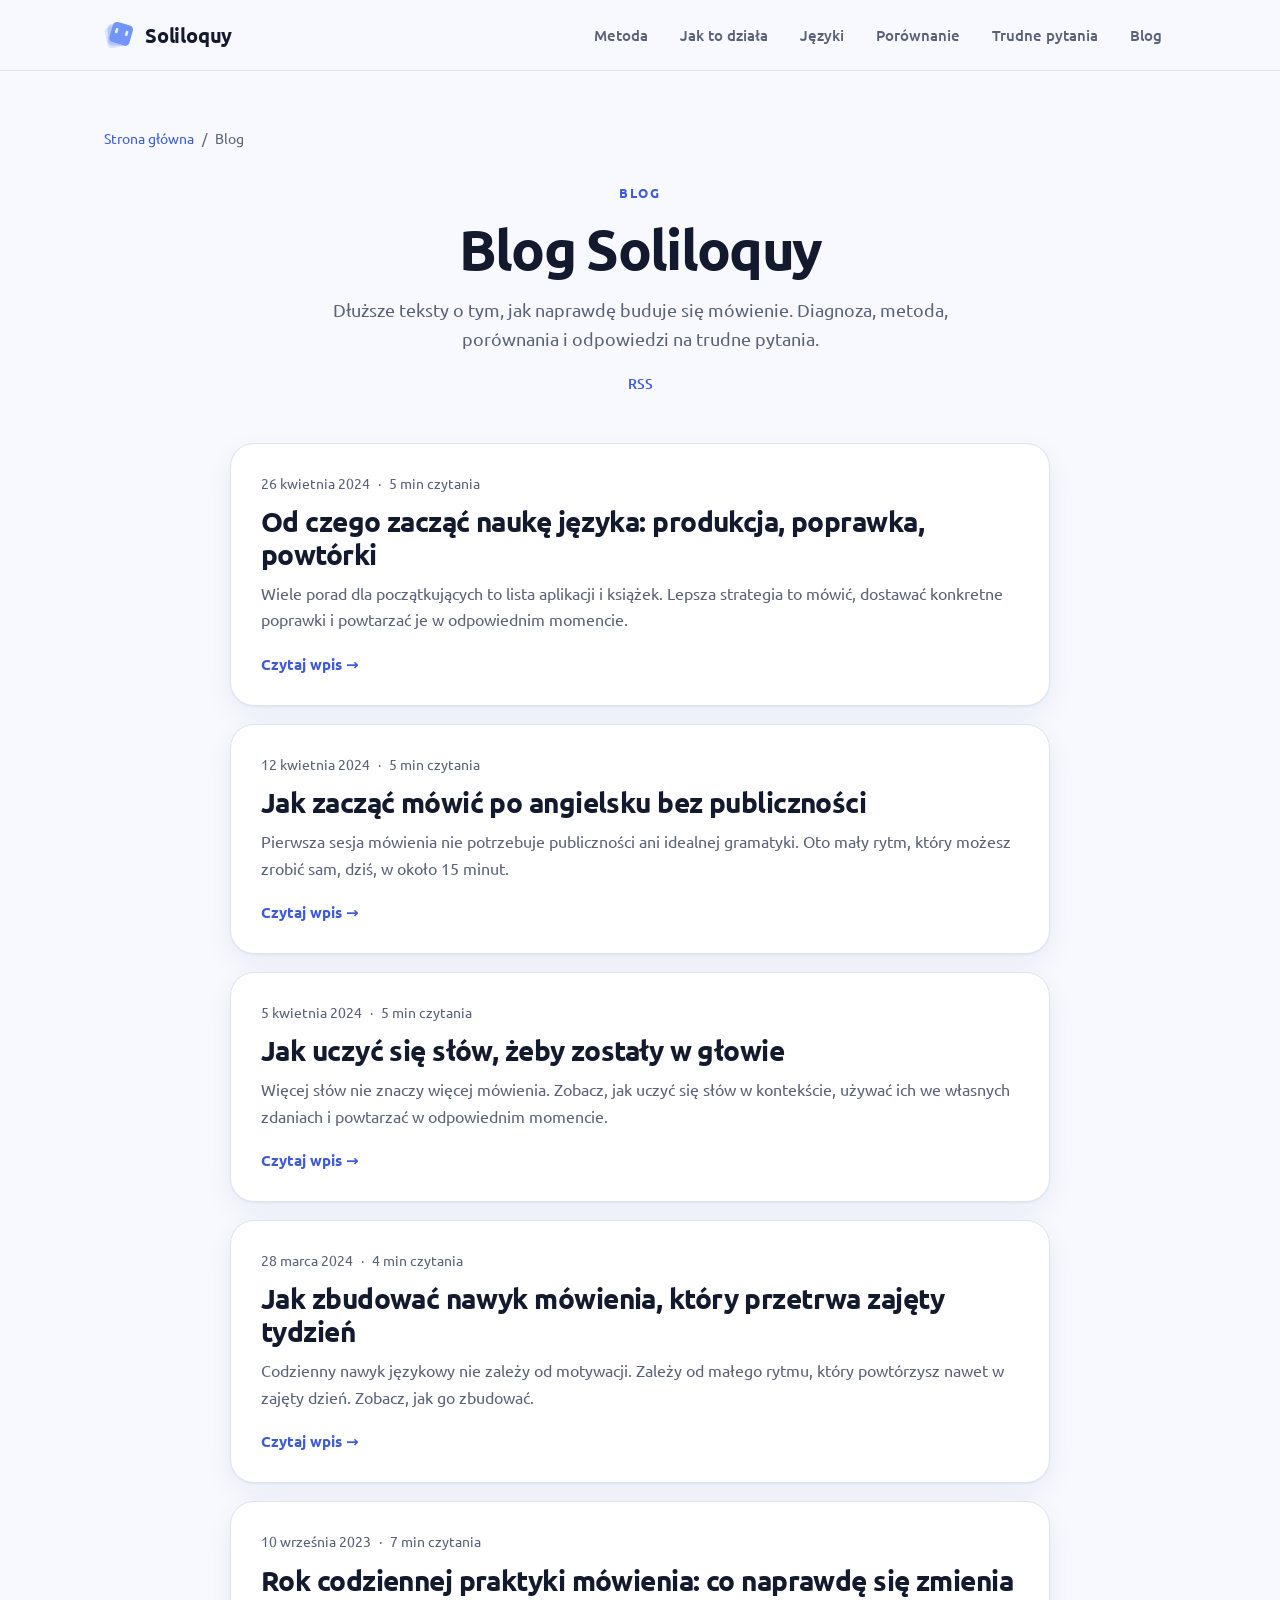
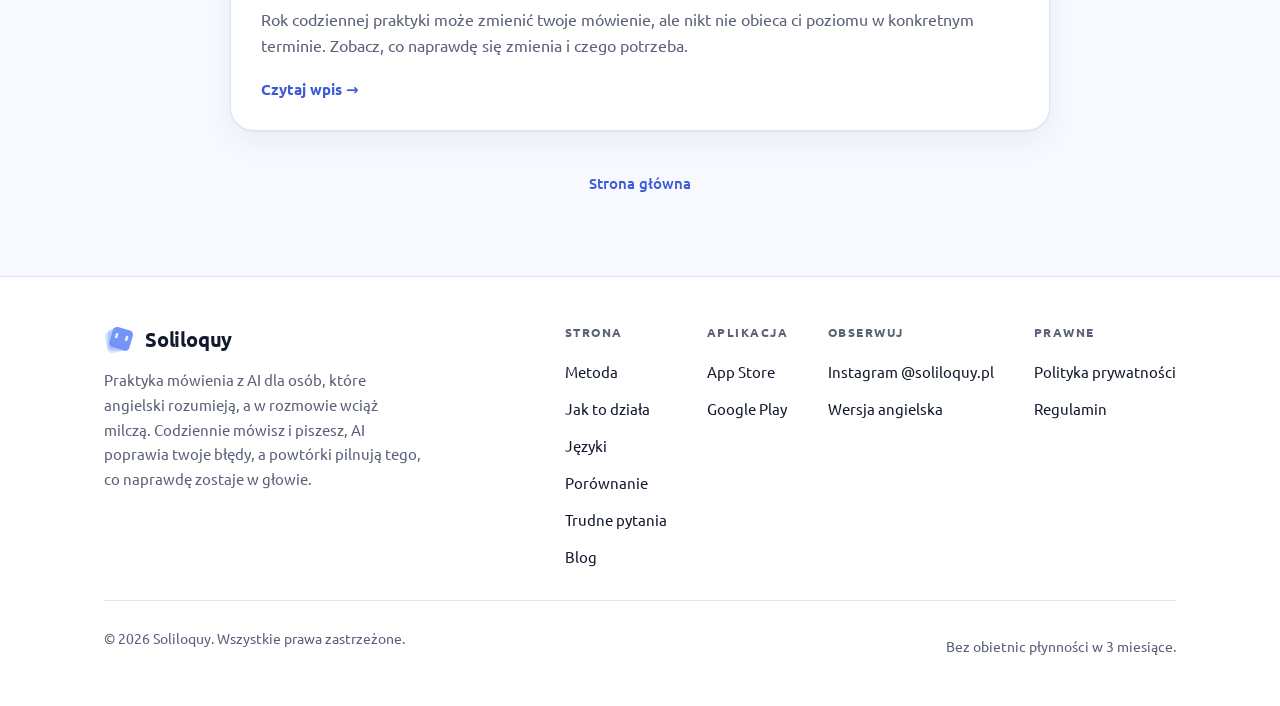
==== blog/index.html @ 28454991 "Publish the Polish blog" ====
<!-- GENERATED by src/build.py from src/content/copy.json. Edit the content, not this file. -->
<!DOCTYPE html>
<html lang="pl">
<head>
<meta charset="UTF-8">
<meta name="viewport" content="width=device-width, initial-scale=1.0">

<title>Blog · Soliloquy</title>
<meta name="description" content="Teksty o mówieniu po angielsku, metodzie treningu i codziennej praktyce z AI. Bez obietnic płynności w 3 miesiące, bez cen.">
<meta name="author" content="Soliloquy">
<meta name="theme-color" content="#F7F9FF">

<meta property="og:type" content="website">
<meta property="og:site_name" content="Soliloquy">
<meta property="og:locale" content="pl_PL">

<meta property="og:url" content="https://soliloquy.pl/blog/">
<meta property="og:title" content="Blog · Soliloquy">
<meta property="og:description" content="Teksty o mówieniu po angielsku, metodzie treningu i codziennej praktyce z AI. Bez obietnic płynności w 3 miesiące, bez cen.">
<meta property="og:image" content="https://soliloquy.pl/assets/img/og-card-pl.png">
<meta property="og:image:type" content="image/png">

<meta property="og:image:width" content="1200">

<meta property="og:image:height" content="630">

<meta property="og:image:alt" content="Karta Soliloquy: ekran aplikacji z poprawką mówienia po angielsku">





<meta name="twitter:card" content="summary_large_image">
<meta name="twitter:title" content="Blog · Soliloquy">
<meta name="twitter:description" content="Teksty o mówieniu po angielsku, metodzie treningu i codziennej praktyce z AI. Bez obietnic płynności w 3 miesiące, bez cen.">
<meta name="twitter:image" content="https://soliloquy.pl/assets/img/og-card-pl.png">
<meta name="twitter:image:alt" content="Karta Soliloquy: ekran aplikacji z poprawką mówienia po angielsku">


<link rel="canonical" href="https://soliloquy.pl/blog/">
<link rel="alternate" type="application/atom+xml" title="Blog Soliloquy" href="feed.xml">
<link rel="alternate" type="application/rss+xml" title="Blog Soliloquy" href="index.xml">
<link rel="icon" href="../assets/img/favicon.svg" type="image/svg+xml">

<link rel="preconnect" href="https://fonts.googleapis.com">
<link rel="preconnect" href="https://fonts.gstatic.com" crossorigin>
<link href="https://fonts.googleapis.com/css2?family=Ubuntu:wght@400;500;700&amp;display=swap" rel="stylesheet">
<link rel="stylesheet" href="../assets/styles.css">

<script type="application/ld+json">{"@context":"https://schema.org","@graph":[{"@type":"Blog","@id":"https://soliloquy.pl/blog/#blog","url":"https://soliloquy.pl/blog/","name":"Blog · Soliloquy","description":"Teksty o mówieniu po angielsku, metodzie treningu i codziennej praktyce z AI. Bez obietnic płynności w 3 miesiące, bez cen.","inLanguage":"pl","publisher":{"@type":"Organization","@id":"https://soliloquy.pl/#organization","name":"Soliloquy","url":"https://soliloquy.pl/","logo":{"@type":"ImageObject","url":"https://soliloquy.pl/assets/img/soliloquy-logo.svg"}}},{"@type":"BreadcrumbList","itemListElement":[{"@type":"ListItem","position":1,"name":"Strona główna","item":"https://soliloquy.pl/"},{"@type":"ListItem","position":2,"name":"Blog","item":"https://soliloquy.pl/blog/"}]}]}</script>


<!-- ============================================================
     ANALYTICS
     meta.analytics.ga4_stream_id in copy.json decides everything. Put a GA4
     stream id there and that locale measures page views, leave it an empty
     string and the page loads nothing and sends nothing. The two domains are
     separate properties, so each one is switched on by itself.
     ============================================================ -->

</head>

<body>
<a class="skip-link" href="#main">Przejdź do treści</a>

<nav class="nav" aria-label="Nawigacja główna">
  <div class="wrap nav-inner">
    <a class="brand" href="../">
      <img src="../assets/img/soliloquy-logo.svg" alt="">
      Soliloquy
    </a>
    <div class="nav-links">
      <a href="../#method">Metoda</a>
      <a href="../#how-it-works">Jak to działa</a>
      <a href="../#languages">Języki</a>
      <a href="../#compare">Porównanie</a>
      <a href="../#faq">Trudne pytania</a>
      <a href="./" aria-current="page">Blog</a>
      </div>
  </div>
</nav>


<main id="main" class="blog-main">
  <div class="wrap">
    <nav class="crumbs" aria-label="Ścieżka nawigacji">
      <a href="../">Strona główna</a>
      <span aria-hidden="true">/</span>
      <span aria-current="page">Blog</span>
    </nav>

    <header class="blog-head">
      <div class="kicker">Blog</div>
      <h1>Blog Soliloquy</h1>
      <p class="lead">Dłuższe teksty o tym, jak naprawdę buduje się mówienie. Diagnoza, metoda, porównania i odpowiedzi na trudne pytania.</p>
      <p class="blog-feed"><a href="index.xml">RSS</a></p>
      
    </header>

    
    <div class="post-list">
      <article class="post-card">
        <div class="post-card-meta">
          <time datetime="2024-04-26">26 kwietnia 2024</time>
          <span aria-hidden="true">·</span>
          <span>5 min czytania</span>
          
        </div>
        <h2><a href="najlepsza-strategia-nauki-jezykow-dla-poczatkujacych/">Od czego zacząć naukę języka: produkcja, poprawka, powtórki</a></h2>
        <p>Wiele porad dla początkujących to lista aplikacji i książek. Lepsza strategia to mówić, dostawać konkretne poprawki i powtarzać je w odpowiednim momencie.</p>
        <a class="post-card-link" href="najlepsza-strategia-nauki-jezykow-dla-poczatkujacych/">Czytaj wpis →</a>
      </article>
      <article class="post-card">
        <div class="post-card-meta">
          <time datetime="2024-04-12">12 kwietnia 2024</time>
          <span aria-hidden="true">·</span>
          <span>5 min czytania</span>
          
        </div>
        <h2><a href="jak-zaczac-mowic-w-obcym-jezyku-od-pierwszego-dnia/">Jak zacząć mówić po angielsku bez publiczności</a></h2>
        <p>Pierwsza sesja mówienia nie potrzebuje publiczności ani idealnej gramatyki. Oto mały rytm, który możesz zrobić sam, dziś, w około 15 minut.</p>
        <a class="post-card-link" href="jak-zaczac-mowic-w-obcym-jezyku-od-pierwszego-dnia/">Czytaj wpis →</a>
      </article>
      <article class="post-card">
        <div class="post-card-meta">
          <time datetime="2024-04-05">5 kwietnia 2024</time>
          <span aria-hidden="true">·</span>
          <span>5 min czytania</span>
          
        </div>
        <h2><a href="jak-uczyc-sie-slow-szybciej/">Jak uczyć się słów, żeby zostały w głowie</a></h2>
        <p>Więcej słów nie znaczy więcej mówienia. Zobacz, jak uczyć się słów w kontekście, używać ich we własnych zdaniach i powtarzać w odpowiednim momencie.</p>
        <a class="post-card-link" href="jak-uczyc-sie-slow-szybciej/">Czytaj wpis →</a>
      </article>
      <article class="post-card">
        <div class="post-card-meta">
          <time datetime="2024-03-28">28 marca 2024</time>
          <span aria-hidden="true">·</span>
          <span>4 min czytania</span>
          
        </div>
        <h2><a href="tworzenie-nawyku-uczenia-sie-jezykow/">Jak zbudować nawyk mówienia, który przetrwa zajęty tydzień</a></h2>
        <p>Codzienny nawyk językowy nie zależy od motywacji. Zależy od małego rytmu, który powtórzysz nawet w zajęty dzień. Zobacz, jak go zbudować.</p>
        <a class="post-card-link" href="tworzenie-nawyku-uczenia-sie-jezykow/">Czytaj wpis →</a>
      </article>
      <article class="post-card">
        <div class="post-card-meta">
          <time datetime="2023-09-10">10 września 2023</time>
          <span aria-hidden="true">·</span>
          <span>7 min czytania</span>
          
        </div>
        <h2><a href="nauka-jezyka-obcego-w-rok/">Rok codziennej praktyki mówienia: co naprawdę się zmienia</a></h2>
        <p>Rok codziennej praktyki może zmienić twoje mówienie, ale nikt nie obieca ci poziomu w konkretnym terminie. Zobacz, co naprawdę się zmienia i czego potrzeba.</p>
        <a class="post-card-link" href="nauka-jezyka-obcego-w-rok/">Czytaj wpis →</a>
      </article>
      
    </div>
    

    <p class="blog-back"><a href="../">Strona główna</a></p>
  </div>
</main>

<footer class="site">
  <div class="wrap">
    <div class="foot-top">
      <div class="foot-brand">
        <a class="brand" href="../">
          <img src="../assets/img/soliloquy-logo.svg" alt="">
          Soliloquy
        </a>
        <p>Praktyka mówienia z AI dla osób, które angielski rozumieją, a w rozmowie wciąż milczą. Codziennie mówisz i piszesz, AI poprawia twoje błędy, a powtórki pilnują tego, co naprawdę zostaje w głowie.</p>
      </div>

      <div class="foot-cols">
        <div class="foot-col">
          <h4>Strona</h4>
          <ul>
            <li><a href="../#method" rel="noopener">Metoda</a></li>
            <li><a href="../#how-it-works" rel="noopener">Jak to działa</a></li>
            <li><a href="../#languages" rel="noopener">Języki</a></li>
            <li><a href="../#compare" rel="noopener">Porównanie</a></li>
            <li><a href="../#faq" rel="noopener">Trudne pytania</a></li>
            <li><a href="./" rel="noopener">Blog</a></li>
            </ul>
        </div>
        <div class="foot-col">
          <h4>Aplikacja</h4>
          <ul>
            <li><a href="https://apps.apple.com/us/app/soliloquy-speaking-practice/id1627990691" rel="noopener">App Store</a></li>
            <li><a href="https://play.google.com/store/apps/details?id=fun.soliloquy.app" rel="noopener">Google Play</a></li>
            </ul>
        </div>
        <div class="foot-col">
          <h4>Obserwuj</h4>
          <ul>
            <li><a href="https://www.instagram.com/soliloquy.pl/" rel="noopener">Instagram @soliloquy.pl</a></li>
            <li><a href="https://soliloquy.fun/" rel="noopener">Wersja angielska</a></li>
            </ul>
        </div>
        <div class="foot-col">
          <h4>Prawne</h4>
          <ul>
            <li><a href="https://soliloquy.fun/terms/pl/#privacy-policy" rel="noopener">Polityka prywatności</a></li>
            <li><a href="https://soliloquy.fun/terms/pl/#terms-and-conditions" rel="noopener">Regulamin</a></li>
            </ul>
        </div>
        </div>
    </div>

    <div class="foot-bottom">
      <p>© <span id="year">2026</span> Soliloquy. Wszystkie prawa zastrzeżone.</p>
      <p>Bez obietnic płynności w 3 miesiące.</p>
    </div>
  </div>
</footer>
<script>document.getElementById('year').textContent = new Date().getFullYear();</script>

</body>
</html>
---- assets/styles.css ----
/* ============================================================
   Soliloquy, landing page soliloquy.pl
   Tokens from soliloquy-marketing/soliloquy-pl/brand.json
   Type: Ubuntu 400 / 500 / 700 only. Never weight 300.
   Contrast: body text >= 4.5:1. Muted #97A0BC is decoration on
   light and small text on dark only, never text on light.
   ============================================================ */

:root {
  --bg: #F7F9FF;
  --surface: #FFFFFF;
  --surface-2: #EEF2FC;
  --line: #DDE4F5;
  --ink: #131A2E;
  --ink-soft: #2B3450;
  --muted-ink: #5A6178;   /* small text on light, 5.9:1 */
  --dark: #131A2E;
  --dark-ink: #F2F5FF;
  --dark-soft: #C9D2EC;
  --accent: #7295F7;       /* fills and text on dark, never body text on light */
  --accent-display: #5B7BE8; /* accent text at display sizes on light */
  --accent-ink: #3D5BD9;    /* accent text at body sizes on light, 5.4:1 */
  --muted: #97A0BC;         /* decoration on light, small text on dark */
  --accent-wash: #E7EDFE;
  --radius: 16px;
  --radius-lg: 24px;
  --r-pill: 999px;
  --shadow-card: 0 1px 2px rgba(19, 26, 46, .05), 0 10px 30px rgba(19, 26, 46, .06);
  --shadow-pop: 0 4px 12px rgba(19, 26, 46, .08), 0 24px 60px rgba(19, 26, 46, .14);
  --shadow-phone: 0 30px 70px rgba(19, 26, 46, .22);
  --maxw: 1120px;
}

* { box-sizing: border-box; }

html { scroll-behavior: smooth; scroll-padding-top: 88px; }

body {
  margin: 0;
  padding: 0;
  font-family: 'Ubuntu', system-ui, -apple-system, 'Segoe UI', sans-serif;
  font-weight: 400;
  font-size: 17px;
  line-height: 1.65;
  background: var(--bg);
  color: var(--ink);
  -webkit-font-smoothing: antialiased;
  text-rendering: optimizeLegibility;
}

a { color: inherit; text-decoration: none; }
img, svg, video { max-width: 100%; display: block; }
strong { font-weight: 700; }

:focus-visible {
  outline: 3px solid var(--accent-ink);
  outline-offset: 3px;
  border-radius: 6px;
}

.wrap { max-width: var(--maxw); margin: 0 auto; padding: 0 24px; }

.skip-link {
  position: absolute; left: -9999px; top: 0;
  background: var(--dark); color: var(--dark-ink);
  padding: 12px 20px; border-radius: 0 0 var(--radius) 0; font-weight: 700; z-index: 100;
}
.skip-link:focus { left: 0; }

/* ---------------- Nav ---------------- */

.nav {
  position: sticky; top: 0; z-index: 50;
  background: rgba(247, 249, 255, .88);
  backdrop-filter: blur(14px);
  -webkit-backdrop-filter: blur(14px);
  border-bottom: 1px solid var(--line);
}
.nav-inner {
  display: flex; align-items: center; justify-content: space-between;
  gap: 20px; height: 70px;
}
.brand { display: flex; align-items: center; gap: 11px; font-weight: 700; font-size: 20px; letter-spacing: -.01em; }
.brand img { width: 30px; height: 30px; }
.nav-links { display: flex; align-items: center; gap: 4px; }
.nav-links a {
  padding: 9px 14px; border-radius: var(--r-pill);
  font-size: 15px; font-weight: 500; color: var(--muted-ink);
  transition: background-color .15s, color .15s;
}
.nav-links a:hover { color: var(--accent-ink); background: var(--accent-wash); }

/* ---------------- Buttons ---------------- */

.btn {
  display: inline-flex; align-items: center; justify-content: center; gap: 9px;
  padding: 13px 24px; border-radius: var(--r-pill);
  font-size: 16px; font-weight: 700; letter-spacing: -.01em;
  transition: transform .15s, box-shadow .15s, background-color .15s, color .15s;
}
.btn-primary { background: var(--dark); color: var(--dark-ink); box-shadow: var(--shadow-card); }
.btn-primary:hover { background: #0B1120; transform: translateY(-2px); box-shadow: var(--shadow-pop); }
.btn-ghost { border: 1px solid var(--line); background: var(--surface); color: var(--ink); }
.btn-ghost:hover { border-color: var(--accent); color: var(--accent-ink); transform: translateY(-2px); }
.btn-on-dark { background: var(--accent); color: #0B1120; }
.btn-on-dark:hover { background: #8AA8FA; transform: translateY(-2px); }

.store-row { display: flex; flex-wrap: wrap; align-items: center; gap: 14px; }
/* The badge art is a 135x40 SVG that already draws its own rounded corners
   (radius 4.726 on a 40 unit tall canvas) and its own grey hairline. The clip
   has to match that radius, otherwise it cuts the corners off the artwork and
   the hairline breaks at every corner. 4.726 / 40 * 54 = 6.4px. */
.store-badge {
  display: inline-flex; align-items: center;
  border-radius: 6px; overflow: hidden;
  box-shadow: 0 6px 18px rgba(19, 26, 46, .16);
  transition: transform .15s, box-shadow .15s;
}
.store-badge img { height: 54px; width: auto; display: block; }
.store-badge:hover { transform: translateY(-2px); box-shadow: 0 12px 28px rgba(19, 26, 46, .22); }

/* ---------------- Hero ---------------- */

.hero { position: relative; overflow: hidden; padding: 92px 0 96px; }
.glow { position: absolute; border-radius: var(--r-pill); filter: blur(90px); pointer-events: none; }
.glow.g1 { width: 540px; height: 540px; background: #D8E2FD; top: -200px; right: -140px; opacity: .8; }
.glow.g2 { width: 460px; height: 460px; background: #E4EAFD; bottom: -220px; left: -160px; opacity: .7; }

.hero-grid {
  position: relative;
  display: grid; grid-template-columns: 1.02fr .98fr;
  gap: 60px; align-items: center;
}

.eyebrow {
  display: inline-flex; align-items: center; gap: 9px;
  font-size: 14px; font-weight: 700; color: var(--accent-ink);
  background: var(--accent-wash);
  padding: 8px 16px; border-radius: var(--r-pill);
  margin-bottom: 22px;
}
.eyebrow .pulse {
  width: 8px; height: 8px; border-radius: var(--r-pill);
  background: var(--accent); flex: 0 0 8px;
}

.hero h1 {
  font-size: clamp(36px, 5.2vw, 58px);
  line-height: 1.06; font-weight: 700; letter-spacing: -.025em;
  margin: 0 0 20px; max-width: 15ch;
}
.hero h1 .accent { color: var(--accent-display); }
.hero .lead {
  font-size: clamp(17px, 1.5vw, 19px);
  color: var(--muted-ink); max-width: 540px; margin: 0 0 32px;
}
.hero .store-row { margin-bottom: 26px; }

.trust-row { display: flex; flex-wrap: wrap; gap: 10px 20px; font-size: 14.5px; color: var(--muted-ink); font-weight: 500; }
.trust-row span { display: inline-flex; align-items: center; gap: 8px; }
.trust-row svg { width: 17px; height: 17px; color: var(--accent); flex: 0 0 17px; }

/* ---------------- Phone + screenshot frames ---------------- */

.phone-stage { position: relative; display: flex; justify-content: center; }
.phone {
  width: 300px; height: 616px;
  background: var(--dark); border-radius: 44px; padding: 11px;
  box-shadow: var(--shadow-phone);
  position: relative;
}
.phone .screen {
  width: 100%; height: 100%; border-radius: 34px; overflow: hidden;
  background: var(--surface); position: relative;
}
.shot { position: absolute; inset: 0; margin: 0; }
.shot img { width: 100%; height: 100%; object-fit: cover; object-position: top center; }
.shot__ph {
  position: absolute; inset: 0;
  display: none;
  flex-direction: column; align-items: center; justify-content: center; gap: 10px;
  padding: 26px; text-align: center;
  background:
    repeating-linear-gradient(135deg, var(--surface-2) 0 12px, #E6ECFA 12px 24px);
  color: var(--muted-ink);
}
.shot__ph .ph-tag {
  font-size: 11px; font-weight: 700; letter-spacing: .12em; text-transform: uppercase;
  color: var(--accent-ink); background: var(--accent-wash);
  padding: 5px 11px; border-radius: var(--r-pill);
}
.shot__ph .ph-name { font-size: 15px; font-weight: 700; color: var(--ink); }
.shot__ph .ph-file { font-size: 12.5px; font-family: ui-monospace, SFMono-Regular, Menlo, monospace; color: var(--muted-ink); }
.shot.is-missing img { display: none; }
.shot.is-missing .shot__ph { display: flex; }
.shot__frame { position: absolute; inset: 0; opacity: 0; transition: opacity .5s ease; }
.shot__frame.is-on { opacity: 1; }
.shot.has-frames .shot__ph { display: none; }

/* floating correction card */
.correction-card {
  position: absolute; right: -50px; bottom: -10px; z-index: 4;
  width: 264px; background: var(--surface);
  border: 1px solid var(--line); border-radius: var(--radius);
  box-shadow: var(--shadow-pop); padding: 18px 20px;
}
.correction-card .cc-head {
  display: flex; align-items: center; justify-content: space-between; gap: 10px;
  margin-bottom: 12px;
}
.correction-card .cc-title {
  font-size: 11px; font-weight: 700; letter-spacing: .11em; text-transform: uppercase;
  color: var(--accent-ink);
}
.correction-card .cc-score {
  font-size: 12px; font-weight: 700; color: var(--muted-ink);
  background: var(--surface-2); border-radius: var(--r-pill); padding: 4px 10px;
}
.cc-line { font-size: 14.5px; line-height: 1.5; }
.cc-line + .cc-line { margin-top: 9px; }
.cc-said { color: var(--muted-ink); }
.cc-said s { text-decoration-color: var(--accent); text-decoration-thickness: 2px; }
.cc-fixed { color: var(--ink); font-weight: 500; }
.cc-why {
  margin-top: 12px; padding-top: 12px; border-top: 1px dashed var(--line);
  font-size: 13.5px; line-height: 1.5; color: var(--muted-ink);
}
.cc-note {
  margin-top: 12px; padding-top: 10px; border-top: 1px solid var(--line);
  font-size: 11.5px; line-height: 1.4; color: var(--muted-ink);
}

/* ---------------- Sections ---------------- */

section { padding: 88px 0; }
.section-alt { background: var(--surface); border-top: 1px solid var(--line); border-bottom: 1px solid var(--line); }
.section-tint { background: var(--surface-2); }

.sec-head { max-width: 720px; margin: 0 auto 54px; text-align: center; }
.sec-head.left { margin-left: 0; text-align: left; }
.kicker {
  font-size: 13px; font-weight: 700; letter-spacing: .14em; text-transform: uppercase;
  color: var(--accent-ink); margin-bottom: 14px;
}
.sec-head h2 {
  font-size: clamp(27px, 3.4vw, 40px); line-height: 1.13; font-weight: 700;
  letter-spacing: -.02em; margin: 0 0 16px;
}
.sec-head .lead { font-size: 17.5px; color: var(--muted-ink); margin: 0; }

h3 { font-size: 20px; font-weight: 700; letter-spacing: -.01em; margin: 0 0 8px; }
p { margin: 0 0 16px; }
p:last-child { margin-bottom: 0; }

/* ---------------- Recognition vs production ---------------- */

.split-grid { display: grid; grid-template-columns: 1fr 1fr; gap: 20px; margin-top: 36px; }
.split-card {
  background: var(--surface); border: 1px solid var(--line);
  border-radius: var(--radius-lg); padding: 30px 28px;
}
.split-card.is-key { border-color: #C3D2FA; box-shadow: var(--shadow-card); }
.split-card .tag {
  display: inline-block; font-size: 12px; font-weight: 700; letter-spacing: .1em;
  text-transform: uppercase; color: var(--muted-ink);
  background: var(--surface-2); border-radius: var(--r-pill); padding: 5px 12px; margin-bottom: 14px;
}
.split-card.is-key .tag { color: var(--accent-ink); background: var(--accent-wash); }
.split-card p { font-size: 16.5px; color: var(--muted-ink); margin: 0; }

.punchline {
  margin-top: 34px; padding: 24px 28px;
  background: var(--accent-wash); border-radius: var(--radius);
  font-size: 18px; line-height: 1.6; color: var(--ink); font-weight: 500;
}
.punchline strong { color: var(--accent-ink); }

/* ---------------- Quotes ---------------- */

.quote-grid { display: grid; grid-template-columns: repeat(3, 1fr); gap: 20px; }
.quote-card {
  /* a <figure> brings a default 1em 40px margin, which would pull every quote
     40px in from the column at every width. It is a card, it fills the column. */
  margin: 0;
  background: var(--surface); border: 1px solid var(--line);
  border-radius: var(--radius-lg); padding: 28px;
  display: flex; flex-direction: column; gap: 16px;
}
.quote-card blockquote {
  margin: 0; font-size: 18px; line-height: 1.55; color: var(--ink); font-weight: 500;
  letter-spacing: -.01em;
}
.quote-card blockquote::before { content: '\201E'; color: var(--accent); font-weight: 700; }
.quote-card blockquote::after { content: '\201D'; color: var(--accent); font-weight: 700; }
.quote-card figcaption {
  margin-top: auto; font-size: 13.5px; color: var(--muted-ink);
  padding-top: 14px; border-top: 1px solid var(--line);
}

/* ---------------- Method cards ---------------- */

.method-grid { display: grid; grid-template-columns: repeat(3, 1fr); gap: 20px; }
.method-card {
  background: var(--surface); border: 1px solid var(--line);
  border-radius: var(--radius-lg); padding: 30px 28px;
  transition: transform .18s, box-shadow .18s, border-color .18s;
}
.method-card:hover { transform: translateY(-3px); box-shadow: var(--shadow-card); border-color: #C3D2FA; }
.method-num {
  width: 40px; height: 40px; border-radius: 12px;
  background: var(--accent); color: #0B1120;
  display: grid; place-items: center;
  font-size: 17px; font-weight: 700; margin-bottom: 18px;
}
.method-card p { font-size: 16.5px; color: var(--muted-ink); margin: 0; }

/* ---------------- Product tour ---------------- */

.tour-row {
  display: grid; grid-template-columns: 1fr 1fr; gap: 56px;
  align-items: center; margin-bottom: 76px;
}
.tour-row:last-child { margin-bottom: 0; }
.tour-row.flip .tour-text { order: 2; }
.tour-text .tour-tag {
  display: inline-block; font-size: 12px; font-weight: 700; letter-spacing: .12em;
  text-transform: uppercase; color: var(--accent-ink);
  background: var(--accent-wash); border-radius: var(--r-pill);
  padding: 6px 13px; margin-bottom: 16px;
}
.tour-text h3 { font-size: clamp(21px, 2.2vw, 26px); line-height: 1.22; margin-bottom: 12px; }
.tour-text p { font-size: 16.5px; color: var(--muted-ink); }
.tour-facts { list-style: none; margin: 20px 0 0; padding: 0; display: grid; gap: 10px; }
.tour-facts li { display: flex; gap: 10px; align-items: flex-start; font-size: 15.5px; color: var(--muted-ink); }
.tour-facts svg { width: 18px; height: 18px; color: var(--accent); flex: 0 0 18px; margin-top: 4px; }

.tour-shot { display: flex; justify-content: center; }
.tour-shot .phone { width: 268px; height: 552px; }

/* loop strip */
.loop {
  margin-top: 76px; padding: 28px;
  background: var(--dark); border-radius: var(--radius-lg);
  display: flex; flex-wrap: wrap; align-items: center; justify-content: center; gap: 12px;
}.loop-item { display: inline-flex; align-items: center; gap: 12px; }
.loop-item:first-child .loop-plus { display: none; }
.loop-step {
  background: rgba(114, 149, 247, .14); border: 1px solid rgba(114, 149, 247, .35);
  color: var(--dark-ink); border-radius: var(--r-pill);
  padding: 11px 20px; font-size: 15.5px; font-weight: 500;
}
/* The doors in stay quieter than the deck they all pour into. */
.loop-step--src {
  background: rgba(242, 245, 255, .06); border-color: rgba(242, 245, 255, .18);
  color: var(--dark-soft); padding: 9px 16px; font-size: 14.5px;
}
.loop-step--deck { background: var(--accent); border-color: var(--accent); color: #0B1120; font-weight: 700; }
.loop-arrow { color: var(--accent); font-weight: 700; }
.loop-plus { color: var(--muted); font-weight: 700; }
.loop-caption {
  text-align: center; margin-top: 16px; font-size: 15px; color: var(--muted-ink);
}

/* ---------------- Languages ---------------- */

.lang-grid {
  display: flex; flex-wrap: wrap; justify-content: center; gap: 10px;
  list-style: none; margin: 0 auto; padding: 0; max-width: 820px;
}
.lang-chip {
  padding: 10px 17px; border-radius: var(--r-pill);
  border: 1px solid var(--line); background: var(--surface);
  font-size: 15px; font-weight: 500; color: var(--ink-soft);
}
.lang-note { text-align: center; margin: 22px 0 0; font-size: 15px; color: var(--muted-ink); }

/* ---------------- Comparison (dark) ---------------- */

.compare { background: var(--dark); color: var(--dark-ink); position: relative; overflow: hidden; }
/* the glow is a positioned box, so without this the content column would paint
   underneath it and the header text would pick up the tint on narrow screens */
.compare > .wrap { position: relative; z-index: 1; }
.compare .glow.c1 { width: 560px; height: 560px; background: #26365F; top: -220px; right: -160px; opacity: .9; }
.compare .kicker { color: var(--accent); }
.compare .sec-head .lead { color: var(--dark-soft); }

.table-scroll { overflow-x: auto; -webkit-overflow-scrolling: touch; border-radius: var(--radius-lg); }
table { width: 100%; border-collapse: collapse; min-width: 720px; }
caption, .table-note { text-align: left; font-size: 14.5px; color: var(--dark-soft); }
/* the note sits under the table, outside the scroll frame, and lines up with the
   first cell rather than the frame edge so a rounded corner never bites it */
.table-note { margin: 14px 0 0; padding: 0 18px; }
th, td { text-align: left; padding: 16px 18px; border-bottom: 1px solid rgba(242, 245, 255, .1); }
thead th {
  font-size: 13px; font-weight: 700; letter-spacing: .06em; text-transform: uppercase;
  color: var(--muted); border-bottom: 1px solid rgba(242, 245, 255, .22);
}
tbody th { font-size: 16.5px; font-weight: 500; color: var(--dark-ink); }
td { font-size: 15.5px; color: var(--dark-soft); }
tr.is-us th, tr.is-us td { background: rgba(114, 149, 247, .14); }
tr.is-us th { color: #FFFFFF; font-weight: 700; }
.mark { display: inline-flex; align-items: center; gap: 7px; font-weight: 500; }
.mark svg { width: 16px; height: 16px; }
.mark-yes { color: var(--accent); }
.mark-no { color: var(--muted); }

.compare-note {
  margin-top: 34px; padding: 26px 28px;
  border: 1px solid rgba(242, 245, 255, .16); border-radius: var(--radius-lg);
  background: rgba(242, 245, 255, .04);
}
.compare-note h3 { color: var(--dark-ink); margin-bottom: 10px; font-size: 18px; }
.compare-note p { color: var(--dark-soft); font-size: 16px; }

/* ---------------- Steps ---------------- */

.steps { display: grid; grid-template-columns: repeat(3, 1fr); gap: 20px; counter-reset: step; }
.step {
  background: var(--surface); border: 1px solid var(--line);
  border-radius: var(--radius-lg); padding: 30px 28px; position: relative;
}
.step .step-kicker {
  font-size: 13px; font-weight: 700; letter-spacing: .1em; text-transform: uppercase;
  color: var(--accent-ink); margin-bottom: 12px;
}
.step p { font-size: 16.5px; color: var(--muted-ink); margin: 0; }

/* ---------------- FAQ ---------------- */

.faq { max-width: 780px; margin: 0 auto; }
.faq details {
  background: var(--surface); border: 1px solid var(--line);
  border-radius: var(--radius); margin-bottom: 12px; overflow: hidden;
}
.faq details[open] { border-color: #C3D2FA; box-shadow: var(--shadow-card); }
.faq summary {
  list-style: none; cursor: pointer;
  display: flex; align-items: center; justify-content: space-between; gap: 16px;
  padding: 20px 24px; font-size: 17.5px; font-weight: 700; letter-spacing: -.01em;
}
.faq summary::-webkit-details-marker { display: none; }
.faq summary .chev { width: 20px; height: 20px; color: var(--accent); flex: 0 0 20px; transition: transform .2s; }
.faq details[open] summary .chev { transform: rotate(180deg); }
.faq .faq-body { padding: 0 24px 22px; }
.faq .faq-body p { font-size: 16.5px; color: var(--muted-ink); }
.faq .faq-body p + p { margin-top: 12px; }

/* ---------------- Final CTA ---------------- */

.final { background: var(--dark); color: var(--dark-ink); text-align: center; position: relative; overflow: hidden; }
.final .glow.c1 { width: 620px; height: 620px; background: #26365F; bottom: -280px; left: 50%; transform: translateX(-50%); opacity: .9; }
.final-inner { position: relative; max-width: 720px; margin: 0 auto; }
.final h2 { font-size: clamp(28px, 4vw, 44px); line-height: 1.1; letter-spacing: -.025em; margin: 0 0 18px; }
.final .lead { font-size: 18px; color: var(--dark-soft); margin: 0 0 30px; }

.checks { display: grid; gap: 12px; text-align: left; max-width: 560px; margin: 0 auto 30px; }
.check {
  display: flex; gap: 14px; align-items: flex-start;
  background: rgba(242, 245, 255, .05); border: 1px solid rgba(242, 245, 255, .14);
  border-radius: var(--radius); padding: 16px 20px;
}
.check .n {
  width: 26px; height: 26px; flex: 0 0 26px; border-radius: 8px;
  background: var(--accent); color: #0B1120;
  display: grid; place-items: center; font-size: 14px; font-weight: 700; margin-top: 2px;
}
.check p { margin: 0; font-size: 16.5px; color: var(--dark-ink); }
.final .store-row { justify-content: center; margin: 32px 0 22px; }
.final .handle { font-size: 15px; font-weight: 500; color: var(--muted); }
.final .handle a { color: var(--accent); }

.small-step {
  position: relative; max-width: 620px; margin: 44px auto 0;
  padding: 22px 26px; border-radius: var(--radius);
  border: 1px dashed rgba(242, 245, 255, .28);
  font-size: 16.5px; color: var(--dark-soft);
}
.small-step strong { color: var(--dark-ink); }

/* ---------------- Footer ---------------- */

footer.site {
  background: var(--surface); border-top: 1px solid var(--line);
  padding: 46px 0 40px;
}
.foot-top {
  display: flex; flex-wrap: wrap; align-items: flex-start;
  justify-content: space-between; gap: 24px; padding-bottom: 30px;
  border-bottom: 1px solid var(--line);
}
.foot-brand { max-width: 320px; }
.foot-brand .brand { margin-bottom: 12px; }
.foot-brand p { font-size: 15px; color: var(--muted-ink); }
.foot-cols { display: flex; flex-wrap: wrap; gap: 40px; }
.foot-col h4 {
  font-size: 12px; font-weight: 700; letter-spacing: .12em; text-transform: uppercase;
  color: var(--muted-ink); margin: 0 0 14px;
}
.foot-col ul { list-style: none; margin: 0; padding: 0; display: grid; gap: 9px; }
.foot-col a { font-size: 15px; color: var(--ink); }
.foot-col a:hover { color: var(--accent-ink); text-decoration: underline; text-underline-offset: 3px; }
.foot-bottom {
  display: flex; flex-wrap: wrap; align-items: center; justify-content: space-between;
  gap: 12px; padding-top: 26px; font-size: 14px; color: var(--muted-ink);
}

/* ---------------- Reveal on scroll ---------------- */

.reveal { opacity: 0; transform: translateY(16px); transition: opacity .6s ease, transform .6s ease; }
.reveal.in { opacity: 1; transform: none; }

/* ---------------- Responsive ---------------- */

/* The loop strip is five pills and four glyphs wide. It only clears the 1120 column
   at full size, so from 1167 down it tightens, and below 1041 it stands up instead of
   wrapping. Wrapping strands a + or an arrow at the edge of a line, standing it up
   keeps every glyph in the middle of one. */
@media (max-width: 1167px) {
  .loop { gap: 9px; }
  .loop-step { font-size: 14px; padding: 9px 15px; }
  .loop-step--src { font-size: 13px; padding: 8px 13px; }
  .loop-item { gap: 9px; }
}

@media (max-width: 1040px) {
  .loop { flex-direction: column; align-items: center; gap: 10px; }
  .loop-item { flex-direction: column; gap: 10px; }
  .loop-arrow { transform: rotate(90deg); }
}

@media (max-width: 980px) {
  /* the nav stands up into two rows here, brand on top and the swipe strip below,
     so the anchor offset has to grow with it. 112 clears that nav, so an anchor
     never lands under the bar. */
  html { scroll-padding-top: 112px; }
  .hero-grid { grid-template-columns: 1fr; gap: 44px; }
  .hero { padding: 48px 0 64px; }
  .hero h1 { max-width: 20ch; line-height: 1.1; }
  .hero .lead { margin-left: auto; margin-right: auto; }
  .hero-copy { text-align: center; }
  .eyebrow { margin-bottom: 18px; }
  .trust-row, .hero .store-row { justify-content: center; }
  .phone-stage { order: 2; flex-direction: column; align-items: center; }
  .correction-card { position: static; transform: none; width: min(340px, 100%); margin-top: 18px; }
  .tour-row, .tour-row.flip .tour-text { grid-template-columns: 1fr; gap: 28px; order: 0; }
  .tour-row { margin-bottom: 48px; }
  /* the links stay reachable on small screens, as a strip you swipe sideways */
  .nav-inner { flex-wrap: wrap; height: auto; padding-top: 13px; padding-bottom: 12px; row-gap: 2px; }
  .nav-links {
    order: 3; flex: 1 0 100%;
    margin: 0 -24px; padding: 0 24px 2px;
    overflow-x: auto; scrollbar-width: none; -webkit-overflow-scrolling: touch;
    -webkit-mask-image: linear-gradient(to right, #000 calc(100% - 30px), transparent);
    mask-image: linear-gradient(to right, #000 calc(100% - 30px), transparent);
  }
  .nav-links::-webkit-scrollbar { display: none; }
  .nav-links a { white-space: nowrap; }
}

/* A four column table does not shrink into a phone. Below 640 the row label
   becomes the card title and every cell carries its own column header, so the
   comparison reads down the page instead of sideways behind a scrollbar. Wider
   than that the 720px table still fits the column or scrolls inside its frame. */
@media (max-width: 640px) {
  .table-scroll { overflow: visible; border-radius: 0; }
  .compare table { display: block; min-width: 0; }
  /* the header row stays in the markup for screen readers, just not on screen */
  .compare thead {
    position: absolute; width: 1px; height: 1px; overflow: hidden;
    clip: rect(0 0 0 0); clip-path: inset(50%); white-space: nowrap;
  }
  .compare tbody { display: grid; gap: 12px; }
  .compare tbody tr {
    display: block; padding: 16px 18px;
    border: 1px solid rgba(242, 245, 255, .16); border-radius: var(--radius);
    background: rgba(242, 245, 255, .03);
  }
  .compare tbody tr.is-us { background: rgba(114, 149, 247, .14); border-color: rgba(114, 149, 247, .4); }
  /* the desktop row highlight paints each cell on its own. Inside a card that
     leaves a square patch floating in a rounded box, so the card holds the tint
     and the cells go clear. */
  .compare tbody tr.is-us th, .compare tbody tr.is-us td { background: transparent; }
  .compare tbody th {
    display: block; font-size: 17px; font-weight: 700; line-height: 1.3;
    padding: 0 0 12px; margin-bottom: 8px;
    border-bottom: 1px solid rgba(242, 245, 255, .14);
  }
  .compare tbody td {
    display: flex; align-items: baseline; justify-content: space-between;
    gap: 14px; padding: 7px 0; border-bottom: 0;
  }
  .compare tbody td::before {
    content: attr(data-label); flex: 0 0 auto;
    font-size: 14px; color: var(--muted);
  }
  .compare .table-note { margin-top: 16px; }
}

@media (max-width: 760px) {
  section { padding: 56px 0; }
  .sec-head { margin-bottom: 40px; }
  .quote-grid, .method-grid, .steps, .split-grid { grid-template-columns: 1fr; }
  .loop { gap: 8px; padding: 20px; margin-top: 56px; }
  .loop-step { font-size: 14px; padding: 9px 15px; }
  .loop-step--src { font-size: 13px; padding: 8px 13px; }
  .loop-item { gap: 8px; }
  .foot-top { flex-direction: column; gap: 28px; }
}

@media (max-width: 520px) {
  body { font-size: 16.5px; }
  .wrap { padding: 0 18px; }
  /* the nav is two rows, brand then swipe strip, so anchors need to clear both */
  html { scroll-padding-top: 112px; }
  .nav-inner { padding-top: 6px; padding-bottom: 6px; }
  .nav-links a { padding: 8px 12px; font-size: 14.5px; }
  /* the swipe strip reaches to the screen edge, so its negative margin has to
     track the wrap padding, which drops from 24px to 18px right here */
  .nav-links { margin: 0 -18px; padding: 0 18px 2px; }

  .hero { padding: 36px 0 52px; }
  .hero-grid { gap: 36px; }
  .eyebrow { font-size: 13px; padding: 7px 13px; margin-bottom: 16px; }
  .hero .lead { font-size: 16.5px; line-height: 1.6; margin-bottom: 26px; }
  .hero .store-row { gap: 10px; margin-bottom: 22px; }
  .store-badge img { height: 48px; }
  .trust-row { gap: 8px 16px; font-size: 14px; }
  .phone { width: 262px; height: 540px; }
  .correction-card { width: min(340px, 100%); margin-top: 16px; }

  .sec-head { margin-bottom: 32px; }
  .sec-head h2 { line-height: 1.16; margin-bottom: 14px; }
  .sec-head .lead { font-size: 16.5px; }
  .split-grid { margin-top: 28px; gap: 14px; }
  .split-card, .method-card, .step { padding: 24px 22px; }
  .quote-grid, .method-grid, .steps { gap: 14px; }
  .quote-card { padding: 24px 22px; gap: 14px; }
  .punchline { padding: 20px 22px; margin-top: 28px; font-size: 17px; }

  .tour-row { gap: 24px; margin-bottom: 40px; }
  .tour-text p { font-size: 16px; }
  .loop { margin-top: 44px; padding: 18px; }
  .loop-caption { margin-top: 14px; font-size: 14.5px; }

  .compare-note { margin-top: 24px; padding: 20px 22px; }
  .compare tbody tr { padding: 14px 16px; }

  .faq details { margin-bottom: 10px; }
  .faq summary { padding: 18px 20px; font-size: 17px; }
  .faq .faq-body { padding: 0 20px 20px; }

  .checks { margin-bottom: 26px; gap: 10px; }
  .check { padding: 14px 16px; gap: 12px; }
  .final .lead { font-size: 17px; }
  .small-step { margin-top: 32px; padding: 18px 20px; font-size: 16px; }

  footer.site { padding: 38px 0 32px; }
  .foot-top { gap: 24px; padding-bottom: 24px; }
  .foot-cols { gap: 24px 32px; }
  .foot-bottom { padding-top: 22px; }
}

@media (prefers-reduced-motion: reduce) {
  * { transition: none !important; animation: none !important; scroll-behavior: auto !important; }
  .reveal { opacity: 1; transform: none; }
}

@media print {
  .nav, .glow, .phone .notch { display: none; }
  body { background: #FFFFFF; }
}

/* ---------------- Blog ---------------- */

.blog-main { padding: 56px 0 80px; }
.crumbs {
  display: flex; flex-wrap: wrap; gap: 8px; align-items: center;
  font-size: 14px; color: var(--muted-ink); margin-bottom: 32px;
}
.crumbs a { color: var(--accent-ink); }
.crumbs a:hover { color: var(--ink); }

.blog-head { max-width: 760px; margin: 0 auto 48px; text-align: center; }
.blog-head h1 {
  font-size: clamp(36px, 5vw, 56px); line-height: 1.08;
  letter-spacing: -.03em; margin: 12px 0 18px;
}
.blog-head .lead {
  font-size: 18px; line-height: 1.6; color: var(--muted-ink);
  max-width: 620px; margin: 0 auto;
}
.blog-feed { margin-top: 18px; font-size: 14px; }
.blog-feed a { color: var(--accent-ink); font-weight: 500; }

.post-list { display: grid; gap: 18px; max-width: 820px; margin: 0 auto; }
.post-card {
  background: var(--surface); border: 1px solid var(--line);
  border-radius: var(--radius-lg); padding: 28px 30px;
  box-shadow: var(--shadow-card);
  transition: transform .2s, box-shadow .2s, border-color .2s;
}
.post-card:hover {
  transform: translateY(-2px); box-shadow: var(--shadow-pop);
  border-color: #C3D2FA;
}
.post-card-meta {
  display: flex; flex-wrap: wrap; gap: 8px; align-items: center;
  font-size: 13.5px; color: var(--muted-ink); margin-bottom: 10px;
}
.post-card h2 {
  font-size: clamp(22px, 2.4vw, 28px); line-height: 1.18;
  letter-spacing: -.02em; margin: 0 0 10px;
}
.post-card h2 a { color: var(--ink); }
.post-card h2 a:hover { color: var(--accent-ink); }
.post-card p { font-size: 16px; color: var(--muted-ink); margin: 0 0 16px; }
.post-card-link { font-size: 15px; font-weight: 700; color: var(--accent-ink); }
.post-card-link:hover { color: var(--ink); }

.draft-badge {
  display: inline-flex; align-items: center; padding: 3px 9px;
  border-radius: var(--r-pill); background: var(--accent-wash);
  color: var(--accent-ink); font-size: 12px; font-weight: 700;
  letter-spacing: .02em;
}
.blog-empty {
  max-width: 620px; margin: 0 auto; padding: 28px 30px;
  background: var(--surface); border: 1px solid var(--line);
  border-radius: var(--radius-lg); color: var(--muted-ink);
  text-align: center;
}
.blog-back { text-align: center; margin-top: 40px; font-size: 15px; }
.blog-back a { color: var(--accent-ink); font-weight: 500; }

/* One post */
.post { max-width: 760px; margin: 0 auto; }
.post-head { margin-bottom: 36px; }
.post-head h1 {
  font-size: clamp(32px, 4.6vw, 52px); line-height: 1.08;
  letter-spacing: -.03em; margin: 0 0 16px;
}
.post-dek {
  font-size: 19px; line-height: 1.55; color: var(--muted-ink);
  margin: 0 0 20px;
}
.post-meta {
  display: flex; flex-wrap: wrap; gap: 8px; align-items: center;
  font-size: 14px; color: var(--muted-ink);
}
.legacy-note {
  padding: 16px 20px; margin: 0 0 30px;
  border: 1px solid #C3D2FA; border-radius: var(--radius);
  background: var(--accent-wash); color: var(--accent-ink);
  font-size: 15px;
}

.prose { font-size: 17.5px; line-height: 1.72; color: var(--ink-soft); }
.prose p { margin: 0 0 22px; }
.prose h2 {
  font-size: clamp(24px, 3vw, 32px); line-height: 1.18;
  letter-spacing: -.02em; color: var(--ink); margin: 48px 0 16px;
}
.prose h3 {
  font-size: clamp(20px, 2.4vw, 24px); line-height: 1.22;
  letter-spacing: -.01em; color: var(--ink); margin: 34px 0 12px;
}
.prose h4 {
  font-size: 19px; line-height: 1.25; color: var(--ink);
  margin: 28px 0 10px;
}
.prose a {
  color: var(--accent-ink); text-decoration: underline;
  text-underline-offset: 3px;
}
.prose a:hover { color: var(--ink); }
.prose strong { color: var(--ink); font-weight: 700; }
.prose ul, .prose ol { margin: 0 0 24px; padding-left: 26px; }
.prose li { margin: 0 0 10px; }
.prose li > p { margin: 0; }
.prose li > ul, .prose li > ol { margin-top: 10px; margin-bottom: 0; }
.prose blockquote {
  margin: 28px 0; padding: 4px 0 4px 20px;
  border-left: 3px solid var(--accent); color: var(--muted-ink);
}
.prose blockquote p:last-child { margin-bottom: 0; }
.prose code {
  font-family: ui-monospace, SFMono-Regular, Menlo, Consolas, monospace;
  font-size: .9em; background: var(--surface-2);
  border: 1px solid var(--line); border-radius: 6px; padding: 1px 6px;
}
.prose pre {
  margin: 26px 0; padding: 20px 22px;
  background: var(--dark); color: var(--dark-ink);
  border-radius: var(--radius); overflow-x: auto;
}
.prose pre code {
  background: none; border: 0; padding: 0;
  color: inherit; font-size: 14.5px; line-height: 1.6;
}
.prose img {
  display: block; max-width: 100%; height: auto;
  margin: 28px auto; border-radius: var(--radius);
  box-shadow: var(--shadow-card);
}
.prose hr { border: 0; border-top: 1px solid var(--line); margin: 40px 0; }
.prose .table-scroll {
  margin: 26px 0; border: 1px solid var(--line);
  border-radius: var(--radius);
}
.prose table { width: 100%; border-collapse: collapse; font-size: 16px; }
.prose th, .prose td {
  padding: 12px 14px; border-bottom: 1px solid var(--line);
  text-align: left; vertical-align: top;
}
.prose th { background: var(--surface-2); color: var(--ink); font-weight: 700; }
.prose tbody th { color: var(--ink); }
.prose td { color: var(--ink-soft); font-size: 16px; }
.prose tr:last-child td { border-bottom: 0; }
.prose .align-right { text-align: right; }
.prose .align-center { text-align: center; }
.prose .align-left { text-align: left; }

.post-cta {
  margin: 48px 0 0; padding: 32px 34px;
  border-radius: var(--radius-lg); background: var(--dark);
  color: var(--dark-ink);
}
.post-cta h2 {
  font-size: clamp(22px, 2.6vw, 28px); line-height: 1.16;
  letter-spacing: -.02em; margin: 0 0 10px; color: var(--dark-ink);
}
.post-cta p { font-size: 16.5px; color: var(--dark-soft); margin: 0 0 22px; }
.post-cta .btn-primary { background: var(--accent); color: #0B1120; }
.post-cta .btn-primary:hover { background: #8AA8FA; }

.post-pager { display: grid; grid-template-columns: 1fr 1fr; gap: 14px; margin-top: 32px; }
.pager-link {
  display: flex; flex-direction: column; gap: 6px;
  padding: 18px 20px; border: 1px solid var(--line);
  border-radius: var(--radius); background: var(--surface);
  transition: border-color .2s, transform .2s;
}
.pager-link:hover { border-color: var(--accent); transform: translateY(-2px); }
.pager-link span {
  font-size: 12.5px; font-weight: 700; letter-spacing: .08em;
  text-transform: uppercase; color: var(--muted-ink);
}
.pager-link strong { font-size: 15.5px; line-height: 1.3; color: var(--ink); }
.pager-next { text-align: right; }
.post-back { text-align: center; margin-top: 32px; font-size: 15px; }
.post-back a { color: var(--accent-ink); font-weight: 500; }

@media (max-width: 760px) {
  .blog-main { padding: 36px 0 56px; }
  .blog-head { margin-bottom: 32px; }
  .post-card { padding: 22px; }
  .post-pager { grid-template-columns: 1fr; }
  .pager-next { text-align: left; }
  .prose { font-size: 16.5px; }
  .post-cta { padding: 26px 24px; }
}

@media (max-width: 640px) {
  /* The landing comparison table turns into cards on a phone, but a prose
     table keeps its columns and scrolls inside its own frame. */
  .prose .table-scroll {
    overflow-x: auto;
    -webkit-overflow-scrolling: touch;
    border-radius: var(--radius);
  }
}

/* Focusable table frames need a visible ring, and the landing comparison table
   sits on the dark panel where the usual accent-ink ring is too quiet. */
.compare .table-scroll:focus-visible { outline-color: var(--accent); }
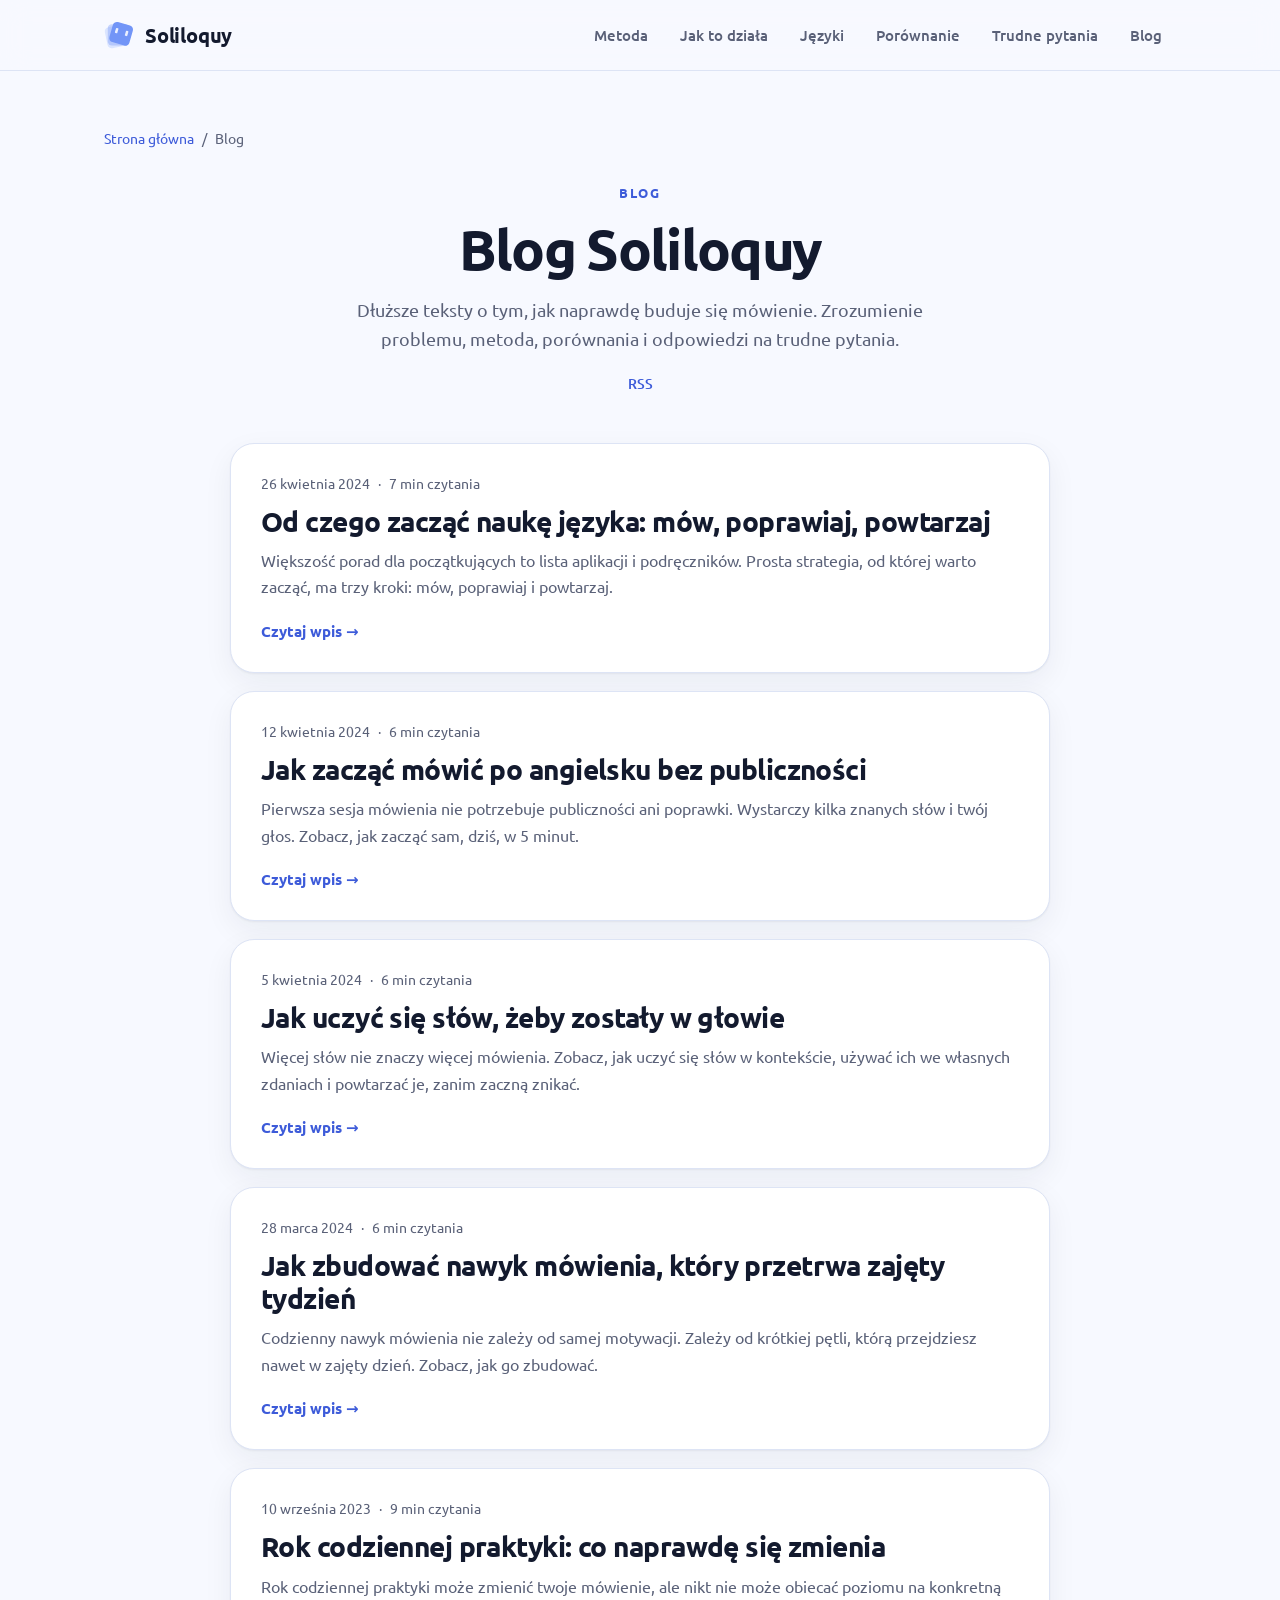
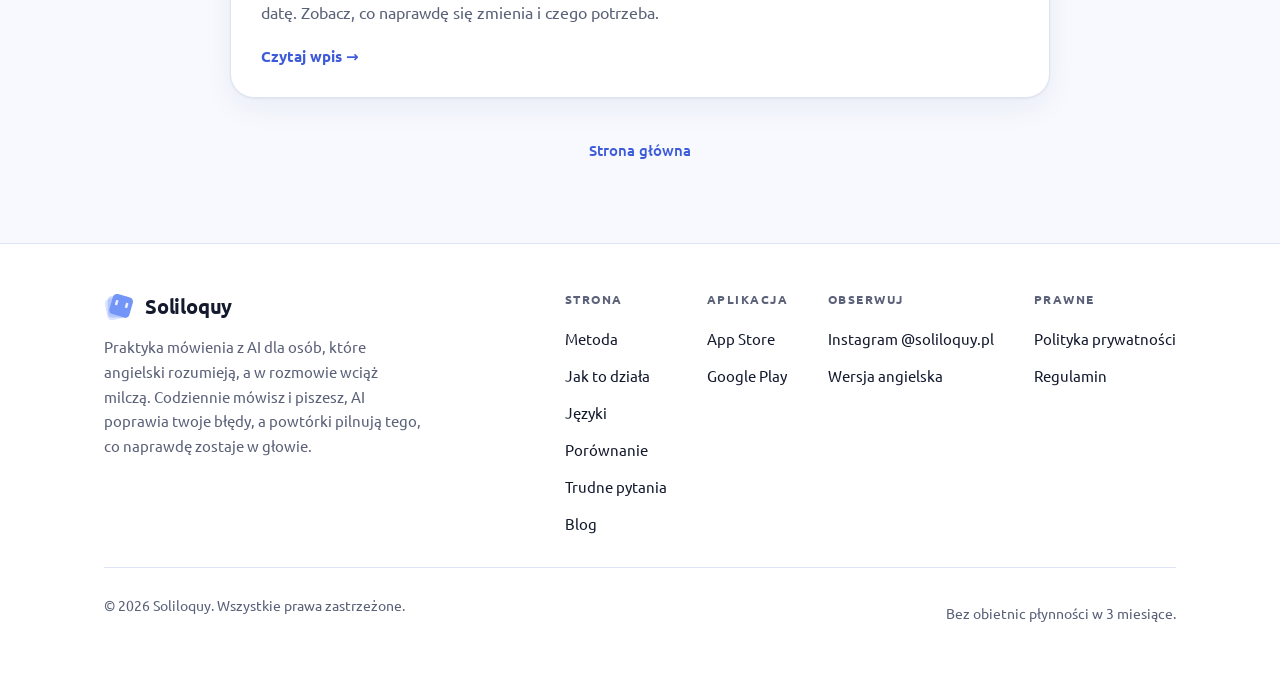
==== commit 7a657fce: "Publish the rewritten Polish blog" ====
--- a/blog/index.html
+++ b/blog/index.html
@@ -92,7 +92,7 @@
     <header class="blog-head">
       <div class="kicker">Blog</div>
       <h1>Blog Soliloquy</h1>
-      <p class="lead">Dłuższe teksty o tym, jak naprawdę buduje się mówienie. Diagnoza, metoda, porównania i odpowiedzi na trudne pytania.</p>
+      <p class="lead">Dłuższe teksty o tym, jak naprawdę buduje się mówienie. Zrozumienie problemu, metoda, porównania i odpowiedzi na trudne pytania.</p>
       <p class="blog-feed"><a href="index.xml">RSS</a></p>
       
     </header>
@@ -103,55 +103,55 @@
         <div class="post-card-meta">
           <time datetime="2024-04-26">26 kwietnia 2024</time>
           <span aria-hidden="true">·</span>
-          <span>5 min czytania</span>
-          
-        </div>
-        <h2><a href="najlepsza-strategia-nauki-jezykow-dla-poczatkujacych/">Od czego zacząć naukę języka: produkcja, poprawka, powtórki</a></h2>
-        <p>Wiele porad dla początkujących to lista aplikacji i książek. Lepsza strategia to mówić, dostawać konkretne poprawki i powtarzać je w odpowiednim momencie.</p>
+          <span>7 min czytania</span>
+          
+        </div>
+        <h2><a href="najlepsza-strategia-nauki-jezykow-dla-poczatkujacych/">Od czego zacząć naukę języka: mów, poprawiaj, powtarzaj</a></h2>
+        <p>Większość porad dla początkujących to lista aplikacji i podręczników. Prosta strategia, od której warto zacząć, ma trzy kroki: mów, poprawiaj i powtarzaj.</p>
         <a class="post-card-link" href="najlepsza-strategia-nauki-jezykow-dla-poczatkujacych/">Czytaj wpis →</a>
       </article>
       <article class="post-card">
         <div class="post-card-meta">
           <time datetime="2024-04-12">12 kwietnia 2024</time>
           <span aria-hidden="true">·</span>
-          <span>5 min czytania</span>
+          <span>6 min czytania</span>
           
         </div>
         <h2><a href="jak-zaczac-mowic-w-obcym-jezyku-od-pierwszego-dnia/">Jak zacząć mówić po angielsku bez publiczności</a></h2>
-        <p>Pierwsza sesja mówienia nie potrzebuje publiczności ani idealnej gramatyki. Oto mały rytm, który możesz zrobić sam, dziś, w około 15 minut.</p>
+        <p>Pierwsza sesja mówienia nie potrzebuje publiczności ani poprawki. Wystarczy kilka znanych słów i twój głos. Zobacz, jak zacząć sam, dziś, w 5 minut.</p>
         <a class="post-card-link" href="jak-zaczac-mowic-w-obcym-jezyku-od-pierwszego-dnia/">Czytaj wpis →</a>
       </article>
       <article class="post-card">
         <div class="post-card-meta">
           <time datetime="2024-04-05">5 kwietnia 2024</time>
           <span aria-hidden="true">·</span>
-          <span>5 min czytania</span>
+          <span>6 min czytania</span>
           
         </div>
         <h2><a href="jak-uczyc-sie-slow-szybciej/">Jak uczyć się słów, żeby zostały w głowie</a></h2>
-        <p>Więcej słów nie znaczy więcej mówienia. Zobacz, jak uczyć się słów w kontekście, używać ich we własnych zdaniach i powtarzać w odpowiednim momencie.</p>
+        <p>Więcej słów nie znaczy więcej mówienia. Zobacz, jak uczyć się słów w kontekście, używać ich we własnych zdaniach i powtarzać je, zanim zaczną znikać.</p>
         <a class="post-card-link" href="jak-uczyc-sie-slow-szybciej/">Czytaj wpis →</a>
       </article>
       <article class="post-card">
         <div class="post-card-meta">
           <time datetime="2024-03-28">28 marca 2024</time>
           <span aria-hidden="true">·</span>
-          <span>4 min czytania</span>
+          <span>6 min czytania</span>
           
         </div>
         <h2><a href="tworzenie-nawyku-uczenia-sie-jezykow/">Jak zbudować nawyk mówienia, który przetrwa zajęty tydzień</a></h2>
-        <p>Codzienny nawyk językowy nie zależy od motywacji. Zależy od małego rytmu, który powtórzysz nawet w zajęty dzień. Zobacz, jak go zbudować.</p>
+        <p>Codzienny nawyk mówienia nie zależy od samej motywacji. Zależy od krótkiej pętli, którą przejdziesz nawet w zajęty dzień. Zobacz, jak go zbudować.</p>
         <a class="post-card-link" href="tworzenie-nawyku-uczenia-sie-jezykow/">Czytaj wpis →</a>
       </article>
       <article class="post-card">
         <div class="post-card-meta">
           <time datetime="2023-09-10">10 września 2023</time>
           <span aria-hidden="true">·</span>
-          <span>7 min czytania</span>
-          
-        </div>
-        <h2><a href="nauka-jezyka-obcego-w-rok/">Rok codziennej praktyki mówienia: co naprawdę się zmienia</a></h2>
-        <p>Rok codziennej praktyki może zmienić twoje mówienie, ale nikt nie obieca ci poziomu w konkretnym terminie. Zobacz, co naprawdę się zmienia i czego potrzeba.</p>
+          <span>9 min czytania</span>
+          
+        </div>
+        <h2><a href="nauka-jezyka-obcego-w-rok/">Rok codziennej praktyki: co naprawdę się zmienia</a></h2>
+        <p>Rok codziennej praktyki może zmienić twoje mówienie, ale nikt nie może obiecać poziomu na konkretną datę. Zobacz, co naprawdę się zmienia i czego potrzeba.</p>
         <a class="post-card-link" href="nauka-jezyka-obcego-w-rok/">Czytaj wpis →</a>
       </article>
       
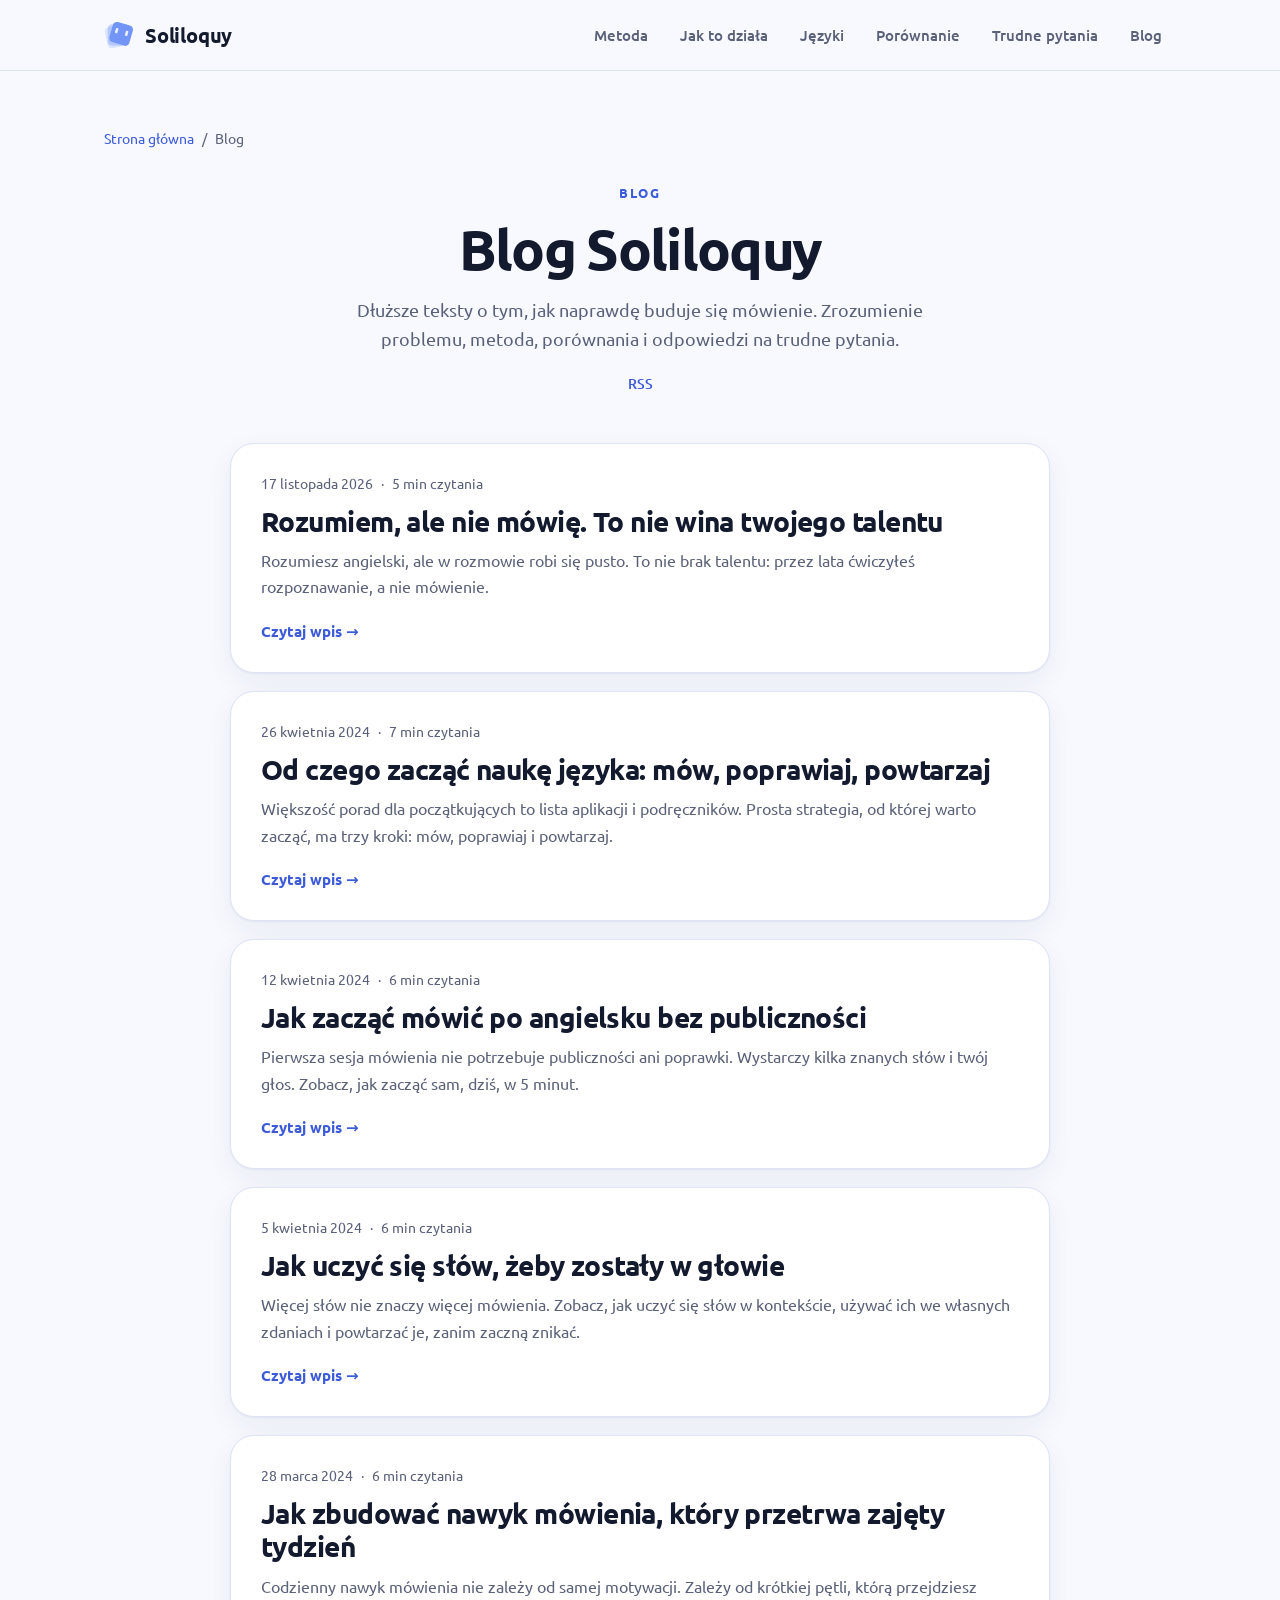
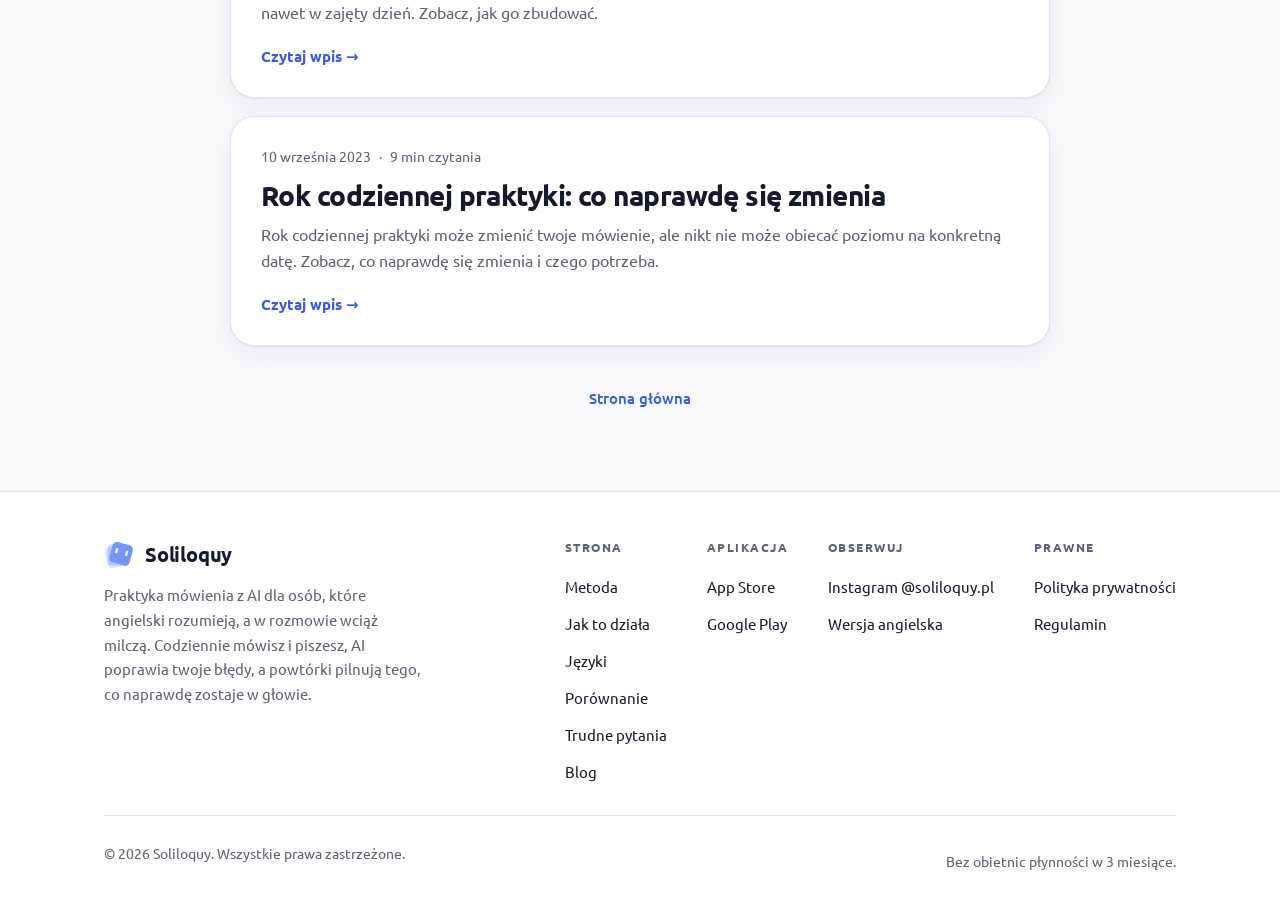
==== commit da68df42: "Publish Rozumiem, ale nie mówię" ====
--- a/blog/index.html
+++ b/blog/index.html
@@ -101,6 +101,17 @@
     <div class="post-list">
       <article class="post-card">
         <div class="post-card-meta">
+          <time datetime="2026-11-17">17 listopada 2026</time>
+          <span aria-hidden="true">·</span>
+          <span>5 min czytania</span>
+          
+        </div>
+        <h2><a href="rozumiem-ale-nie-mowie/">Rozumiem, ale nie mówię. To nie wina twojego talentu</a></h2>
+        <p>Rozumiesz angielski, ale w rozmowie robi się pusto. To nie brak talentu: przez lata ćwiczyłeś rozpoznawanie, a nie mówienie.</p>
+        <a class="post-card-link" href="rozumiem-ale-nie-mowie/">Czytaj wpis →</a>
+      </article>
+      <article class="post-card">
+        <div class="post-card-meta">
           <time datetime="2024-04-26">26 kwietnia 2024</time>
           <span aria-hidden="true">·</span>
           <span>7 min czytania</span>
